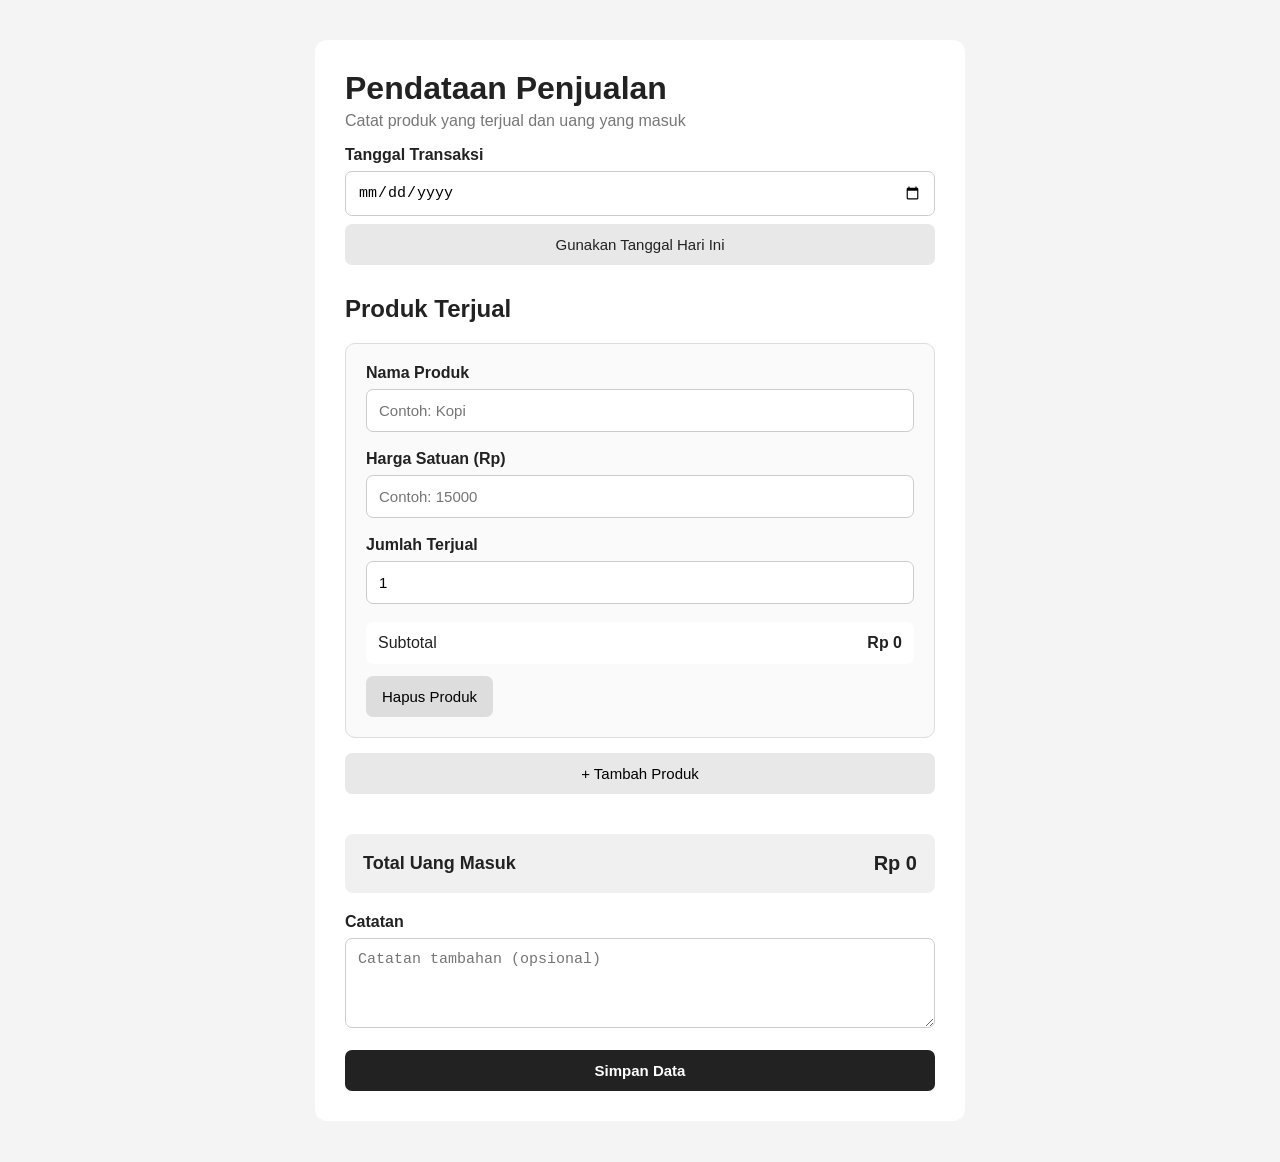
==== index.html @ c3aec12a "Add files via upload" ====
<!DOCTYPE html>
<html lang="id">

<head>
    <meta charset="UTF-8">
    <meta name="viewport" content="width=device-width, initial-scale=1.0">

    <title>Pendataan Penjualan</title>

    <link rel="stylesheet" href="style.css">
</head>

<body>

    <div class="container">

        <h1>Pendataan Penjualan</h1>
        <p class="subtitle">
            Catat produk yang terjual dan uang yang masuk
        </p>

        <form id="penjualanForm">

            <!-- Tanggal -->
            <div class="form-group">

                <label for="tanggal">
                    Tanggal Transaksi
                </label>

                <input
                    type="date"
                    id="tanggal"
                    required
                >

                <button
                    type="button"
                    id="tanggalHariIni"
                    class="btn-tanggal"
                >
                    Gunakan Tanggal Hari Ini
                </button>

            </div>


            <!-- Daftar Produk -->
            <h2>Produk Terjual</h2>

            <div id="produk-container">

                <!-- Produk pertama -->
                <div class="produk-item">

                    <div class="form-group">

                        <label>Nama Produk</label>

                        <input
                            type="text"
                            class="nama-produk"
                            placeholder="Contoh: Kopi"
                            required
                        >

                    </div>


                    <div class="form-group">

                        <label>Harga Satuan (Rp)</label>

                        <input
                            type="number"
                            class="harga-produk"
                            placeholder="Contoh: 15000"
                            min="0"
                            required
                        >

                    </div>


                    <div class="form-group">

                        <label>Jumlah Terjual</label>

                        <input
                            type="number"
                            class="jumlah-produk"
                            placeholder="Contoh: 3"
                            min="1"
                            value="1"
                            required
                        >

                    </div>


                    <div class="subtotal">

                        Subtotal

                        <strong>Rp 0</strong>

                    </div>


                    <button
                        type="button"
                        class="hapus-produk"
                    >
                        Hapus Produk
                    </button>

                </div>

            </div>


            <!-- Tambah Produk -->
            <button
                type="button"
                id="tambahProduk"
                class="btn-tambah"
            >
                + Tambah Produk
            </button>


            <!-- Total -->
            <div class="total-box">

                <span>Total Uang Masuk</span>

                <strong id="total">
                    Rp 0
                </strong>

            </div>


            <!-- Catatan -->
            <div class="form-group">

                <label for="catatan">
                    Catatan
                </label>

                <textarea
                    id="catatan"
                    placeholder="Catatan tambahan (opsional)"
                ></textarea>

            </div>


            <!-- Simpan -->
            <button
                type="submit"
                class="btn-simpan"
            >
                Simpan Data
            </button>

        </form>

    </div>


    <script src="script.js"></script>

</body>

</html>
---- style.css ----
* {
    box-sizing: border-box;
}

body {
    margin: 0;
    font-family: Arial, sans-serif;
    background: #f4f4f4;
    color: #222;
}



.container {
    width: 90%;
    max-width: 650px;
    margin: 40px auto;
    background: white;
    padding: 30px;
    border-radius: 12px;
}

/* tanggal */
.btn-tanggal {
    margin-top: 8px;
    background: #e8e8e8;
    color: #222;
    width: 100%;
}

.btn-tanggal:hover {
    background: #ddd;
}


/* Judul */

h1 {
    margin: 0 0 5px;
}

.subtitle {
    margin-top: 0;
    color: #777;
}

h2 {
    margin-top: 30px;
}


/* Form */

.form-group {
    margin-bottom: 18px;
}

label {
    display: block;
    margin-bottom: 7px;
    font-weight: bold;
}

input,
textarea {
    width: 100%;
    padding: 12px;
    border: 1px solid #ccc;
    border-radius: 7px;
    font-size: 15px;
}

input:focus,
textarea:focus {
    outline: none;
    border-color: #555;
}

textarea {
    height: 90px;
    resize: vertical;
}


/* Produk */

.produk-item {
    border: 1px solid #ddd;
    background: #fafafa;
    padding: 20px;
    margin-bottom: 15px;
    border-radius: 10px;
}


/* Subtotal */

.subtotal {
    display: flex;
    justify-content: space-between;
    align-items: center;

    margin-top: 15px;
    padding: 12px;

    background: white;
    border-radius: 7px;
}

.subtotal strong {
    font-size: 16px;
}


/* Tombol */

button {
    border: none;
    border-radius: 7px;
    padding: 12px 16px;
    font-size: 15px;
    cursor: pointer;
}


/* Tambah produk */

.btn-tambah {
    width: 100%;
    margin-bottom: 20px;
    background: #e8e8e8;
}

.btn-tambah:hover {
    background: #ddd;
}


/* Hapus */

.hapus-produk {
    margin-top: 12px;
    background: #ddd;
}

.hapus-produk:hover {
    background: #ccc;
}


/* Total */

.total-box {
    display: flex;
    justify-content: space-between;
    align-items: center;

    padding: 18px;
    margin: 20px 0;

    background: #f0f0f0;
    border-radius: 8px;

    font-size: 18px;
    font-weight: bold;
}

.total-box strong {
    font-size: 20px;
}


/* Simpan */

.btn-simpan {
    width: 100%;
    background: #222;
    color: white;
    font-weight: bold;
}

.btn-simpan:hover {
    background: #444;
}
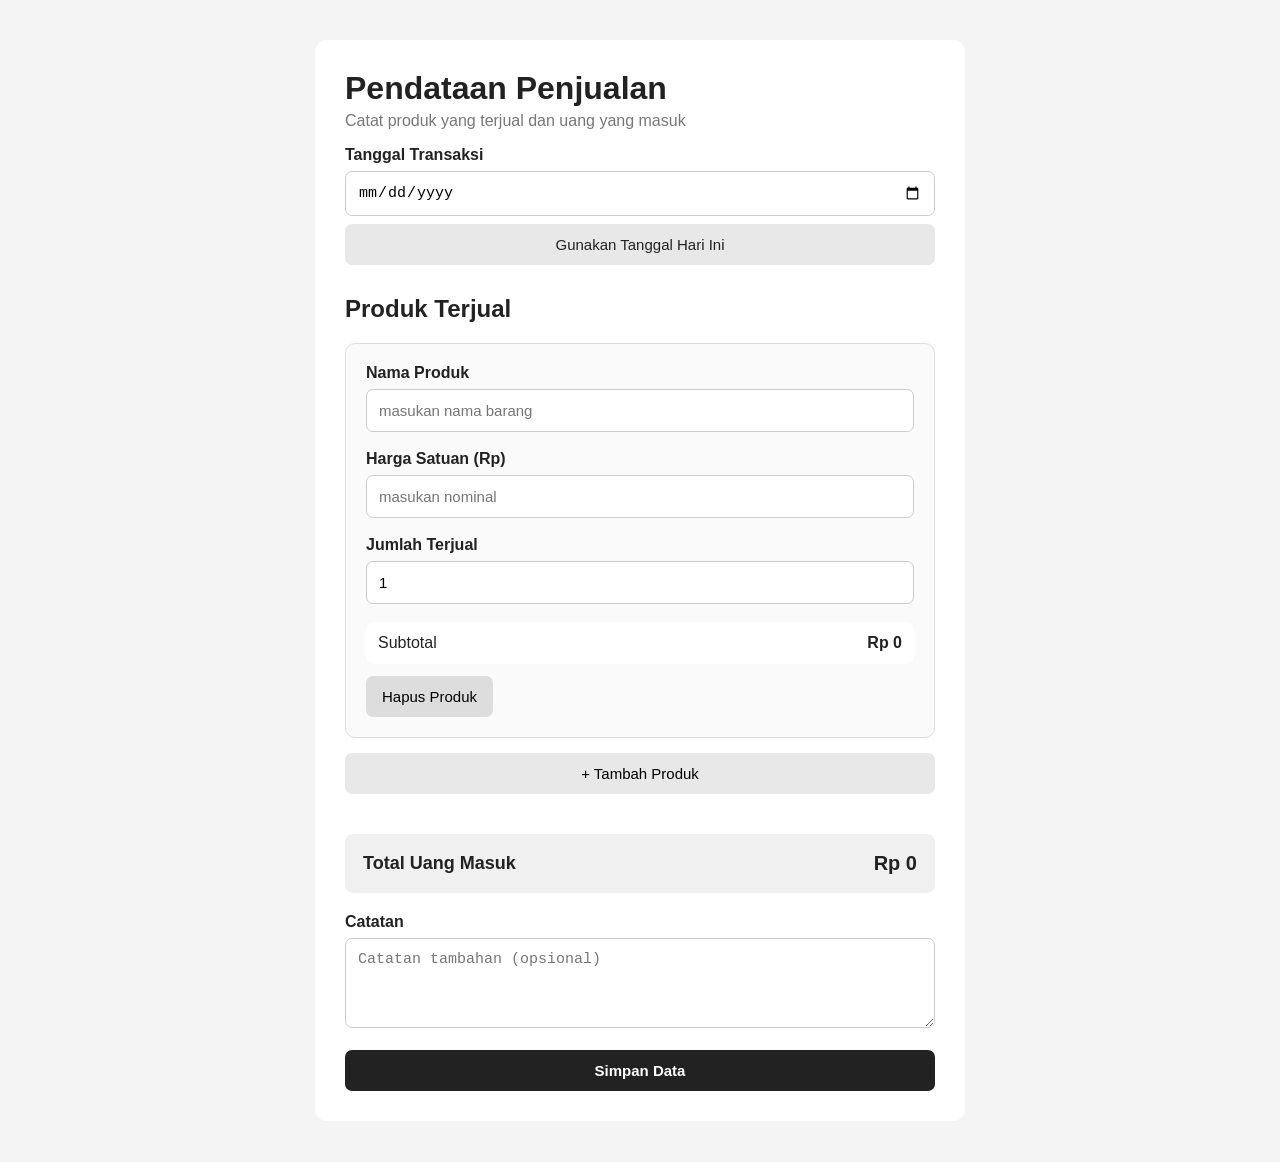
==== commit 0e374fca: "Update index.html" ====
--- a/index.html
+++ b/index.html
@@ -60,7 +60,7 @@
                         <input
                             type="text"
                             class="nama-produk"
-                            placeholder="Contoh: Kopi"
+                            placeholder="masukan nama barang"
                             required
                         >
 
@@ -74,7 +74,7 @@
                         <input
                             type="number"
                             class="harga-produk"
-                            placeholder="Contoh: 15000"
+                            placeholder="masukan nominal"
                             min="0"
                             required
                         >
@@ -89,7 +89,7 @@
                         <input
                             type="number"
                             class="jumlah-produk"
-                            placeholder="Contoh: 3"
+                            placeholder="masukan jumlah barang"
                             min="1"
                             value="1"
                             required
@@ -173,4 +173,4 @@
 
 </body>
 
-</html>+</html>
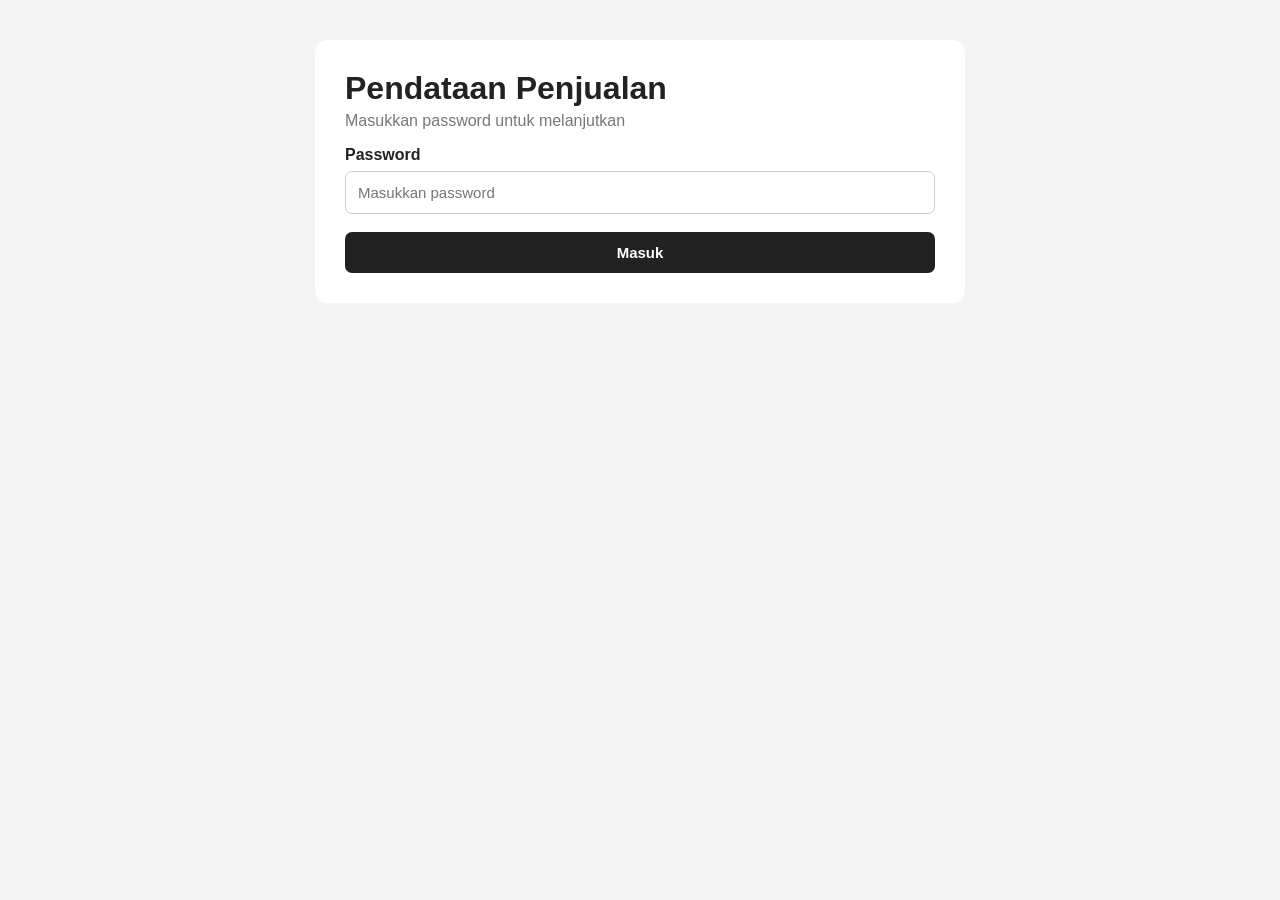
==== commit cb1b99f5: "Update index.html" ====
--- a/index.html
+++ b/index.html
@@ -6,12 +6,38 @@
     <meta name="viewport" content="width=device-width, initial-scale=1.0">
 
     <title>Pendataan Penjualan</title>
+    <button
+    type="button"
+    id="logoutButton"
+    class="btn-tanggal">Keluar</button>
 
     <link rel="stylesheet" href="style.css">
 </head>
-
+<script>
+
+    document
+        .getElementById("logoutButton")
+        .addEventListener("click", function() {
+
+            sessionStorage.removeItem("sudahLogin");
+
+            window.location.href =
+                "login.html";
+
+        });
+
+</script>
 <body>
 
+    <script>
+
+        if (
+            sessionStorage.getItem("sudahLogin") !== "true"
+        ) {
+            window.location.href = "login.html";
+        }
+
+    </script>
     <div class="container">
 
         <h1>Pendataan Penjualan</h1>
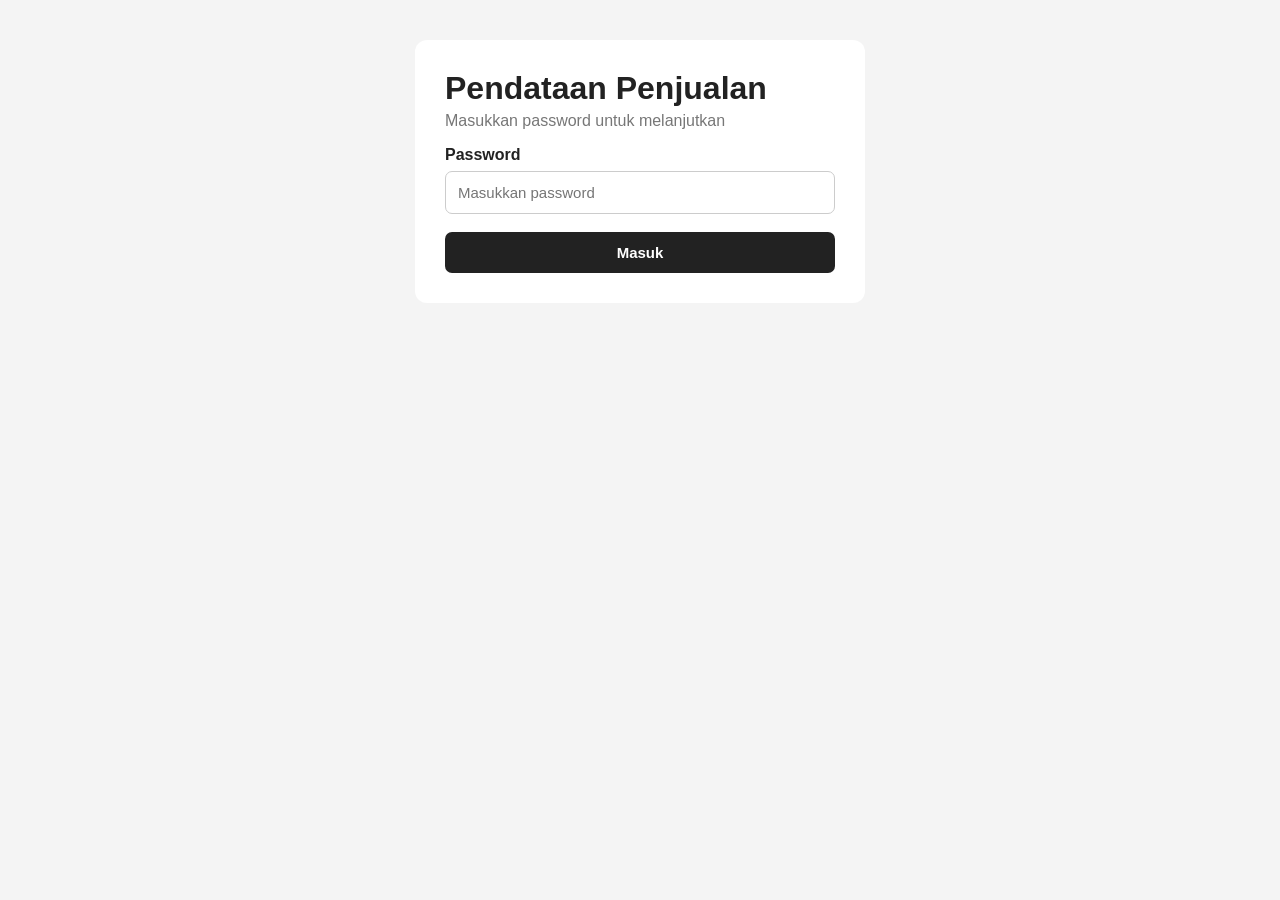
==== commit 5d363ee6: "Update index.html" ====
--- a/index.html
+++ b/index.html
@@ -6,10 +6,6 @@
     <meta name="viewport" content="width=device-width, initial-scale=1.0">
 
     <title>Pendataan Penjualan</title>
-    <button
-    type="button"
-    id="logoutButton"
-    class="btn-tanggal">Keluar</button>
 
     <link rel="stylesheet" href="style.css">
 </head>
@@ -44,7 +40,12 @@
         <p class="subtitle">
             Catat produk yang terjual dan uang yang masuk
         </p>
-
+        
+        <button
+        type="button"
+        id="logoutButton"
+        class="btn-tanggal">Keluar</button>
+        
         <form id="penjualanForm">
 
             <!-- Tanggal -->
--- a/style.css
+++ b/style.css
@@ -183,3 +183,6 @@
     background: #444;
 }
 
+.login-container {
+    max-width: 450px;
+}
